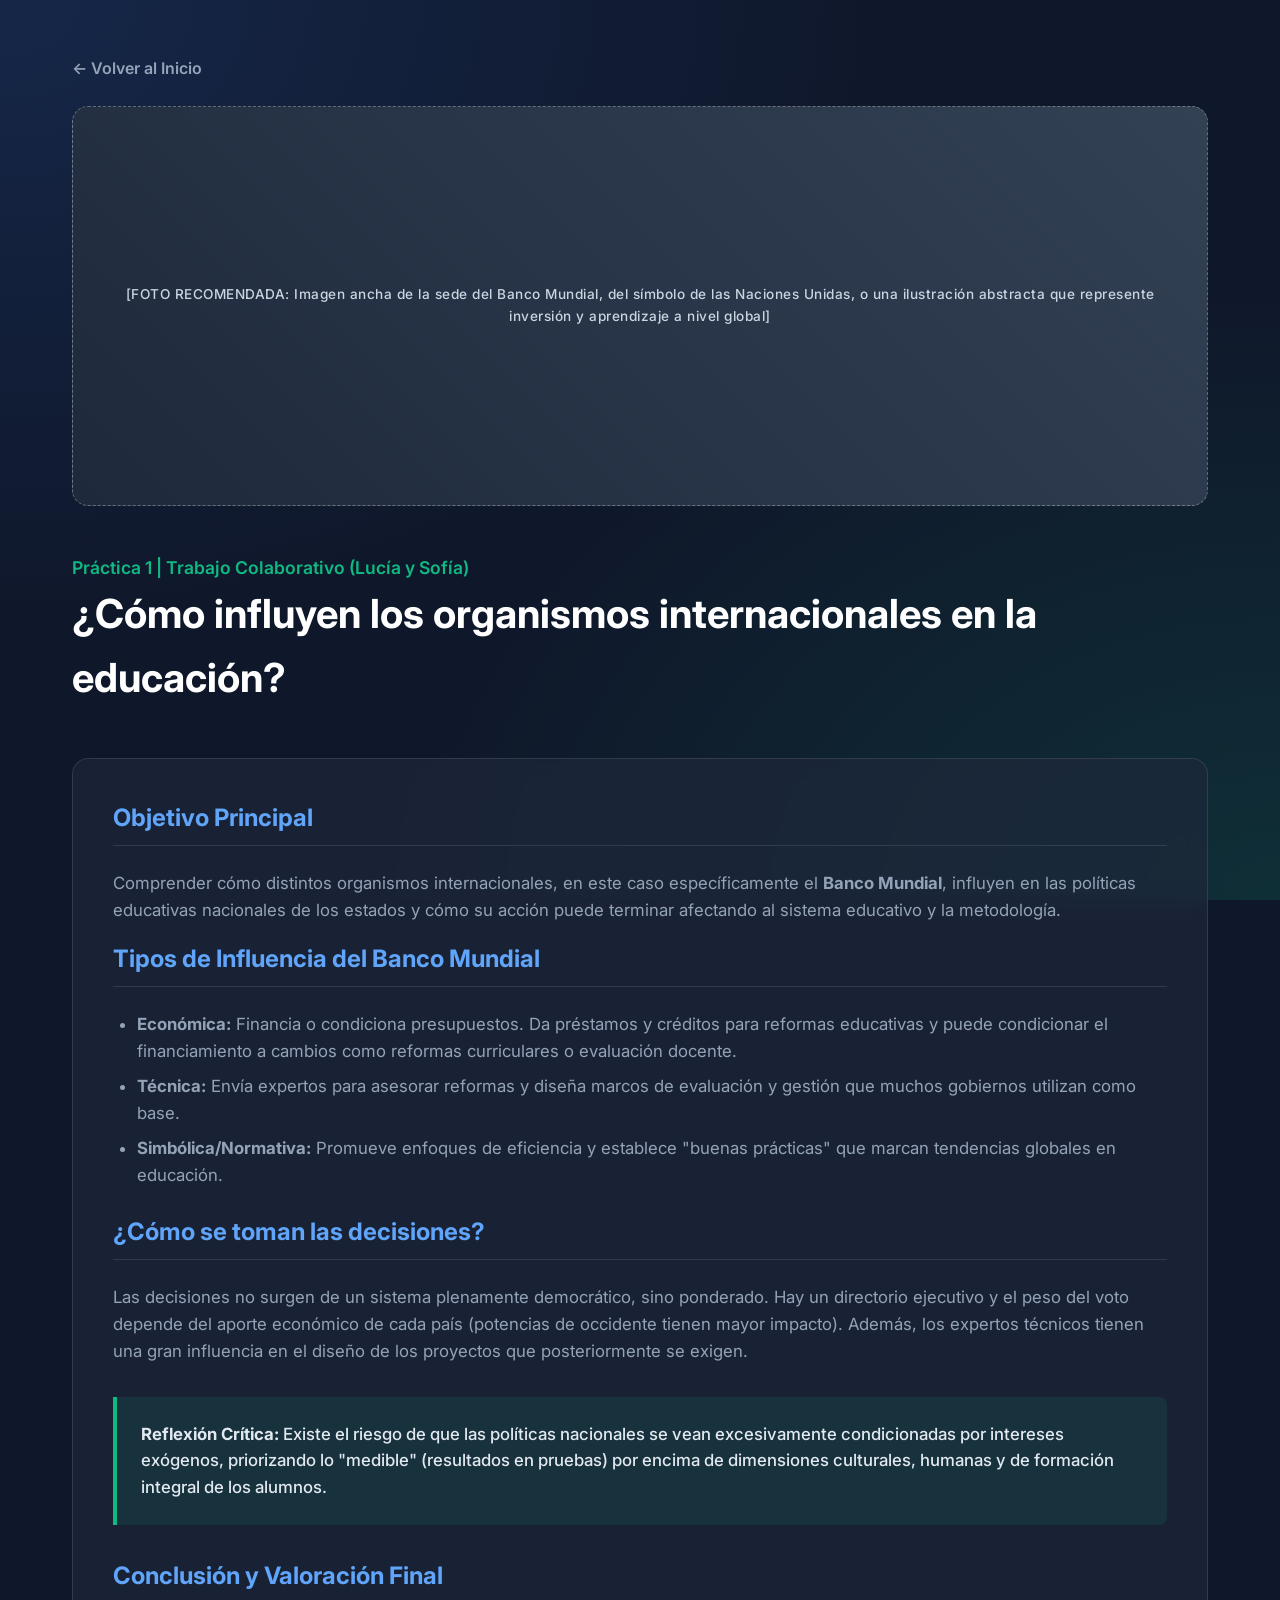
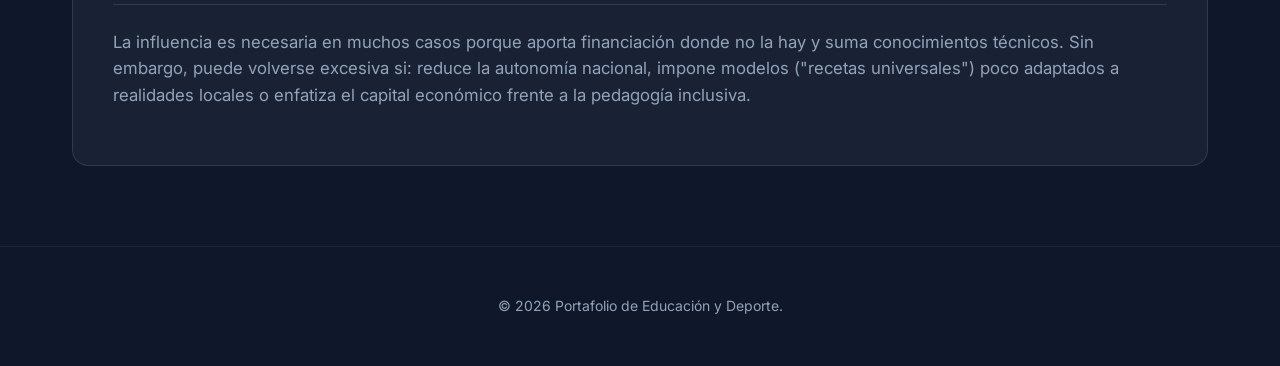
==== practica1.html @ df712418 "priemra estrutura general" ====
<!DOCTYPE html>
<html lang="es">
<head>
    <meta charset="UTF-8">
    <meta name="viewport" content="width=device-width, initial-scale=1.0">
    <title>Práctica 1: Organismos Internacionales - Portafolio CAFYDE</title>
    <link rel="stylesheet" href="style.css">
    <link href="https://fonts.googleapis.com/css2?family=Inter:wght@300;400;600;800&display=swap" rel="stylesheet">
</head>
<body>
    <main class="container">
        <nav class="nav-bar">
            <a href="index.html">← Volver al Inicio</a>
        </nav>

        <article>
            <div class="page-image-placeholder">
                <span>[FOTO RECOMENDADA: Imagen ancha de la sede del Banco Mundial, del símbolo de las Naciones Unidas, o una ilustración abstracta que represente inversión y aprendizaje a nivel global]</span>
            </div>

            <header class="page-header">
                <span class="subtitle">Práctica 1 | Trabajo Colaborativo (Lucía y Sofía)</span>
                <h1>¿Cómo influyen los organismos internacionales en la educación?</h1>
            </header>

            <section class="content-section">
                <h3>Objetivo Principal</h3>
                <p>Comprender cómo distintos organismos internacionales, en este caso específicamente el <strong>Banco Mundial</strong>, influyen en las políticas educativas nacionales de los estados y cómo su acción puede terminar afectando al sistema educativo y la metodología.</p>
                
                <h3>Tipos de Influencia del Banco Mundial</h3>
                <ul>
                    <li><strong>Económica:</strong> Financia o condiciona presupuestos. Da préstamos y créditos para reformas educativas y puede condicionar el financiamiento a cambios como reformas curriculares o evaluación docente.</li>
                    <li><strong>Técnica:</strong> Envía expertos para asesorar reformas y diseña marcos de evaluación y gestión que muchos gobiernos utilizan como base.</li>
                    <li><strong>Simbólica/Normativa:</strong> Promueve enfoques de eficiencia y establece "buenas prácticas" que marcan tendencias globales en educación.</li>
                </ul>

                <h3>¿Cómo se toman las decisiones?</h3>
                <p>Las decisiones no surgen de un sistema plenamente democrático, sino ponderado. Hay un directorio ejecutivo y el peso del voto depende del aporte económico de cada país (potencias de occidente tienen mayor impacto). Además, los expertos técnicos tienen una gran influencia en el diseño de los proyectos que posteriormente se exigen.</p>

                <div class="highlight-box">
                    <p><strong>Reflexión Crítica:</strong> Existe el riesgo de que las políticas nacionales se vean excesivamente condicionadas por intereses exógenos, priorizando lo "medible" (resultados en pruebas) por encima de dimensiones culturales, humanas y de formación integral de los alumnos.</p>
                </div>

                <h3>Conclusión y Valoración Final</h3>
                <p>La influencia es necesaria en muchos casos porque aporta financiación donde no la hay y suma conocimientos técnicos. Sin embargo, puede volverse excesiva si: reduce la autonomía nacional, impone modelos ("recetas universales") poco adaptados a realidades locales o enfatiza el capital económico frente a la pedagogía inclusiva.</p>
            </section>
        </article>
    </main>

    <footer>
        <p>&copy; 2026 Portafolio de Educación y Deporte.</p>
    </footer>
</body>
</html>
---- style.css ----
:root {
    --primary-color: #3b82f6;
    --primary-hover: #2563eb;
    --bg-color: #0f172a;
    --card-bg: rgba(30, 41, 59, 0.7);
    --text-main: #f8fafc;
    --text-muted: #94a3b8;
    --accent: #10b981;
}

* {
    margin: 0;
    padding: 0;
    box-sizing: border-box;
}

body {
    font-family: 'Inter', sans-serif;
    background-color: var(--bg-color);
    color: var(--text-main);
    line-height: 1.6;
    background-image: 
        radial-gradient(at 0% 0%, rgba(59, 130, 246, 0.15) 0px, transparent 50%),
        radial-gradient(at 100% 100%, rgba(16, 185, 129, 0.15) 0px, transparent 50%);
    background-attachment: fixed;
    min-height: 100vh;
    display: flex;
    flex-direction: column;
}

.container {
    max-width: 1200px;
    margin: 0 auto;
    padding: 2rem;
    flex-grow: 1;
}

header.hero {
    text-align: center;
    padding: 6rem 2rem 4rem;
    position: relative;
    border-bottom: 1px solid rgba(255, 255, 255, 0.05);
}

.hero h1 {
    font-size: 3.5rem;
    font-weight: 800;
    margin-bottom: 1rem;
    background: linear-gradient(to right, #60a5fa, #34d399);
    -webkit-background-clip: text;
    -webkit-text-fill-color: transparent;
    letter-spacing: -1px;
}

.hero p {
    font-size: 1.25rem;
    color: var(--text-muted);
    max-width: 600px;
    margin: 0 auto;
}

.nav-bar {
    padding: 1.5rem 0;
    text-align: left;
}

.nav-bar a {
    color: var(--text-muted);
    text-decoration: none;
    font-weight: 600;
    transition: color 0.3s ease;
    display: inline-flex;
    align-items: center;
    gap: 0.5rem;
}

.nav-bar a:hover {
    color: var(--text-main);
}

.portfolio-grid {
    display: grid;
    grid-template-columns: repeat(auto-fit, minmax(320px, 1fr));
    gap: 2.5rem;
    margin-top: 2rem;
}

.card {
    background: var(--card-bg);
    border-radius: 16px;
    overflow: hidden;
    backdrop-filter: blur(10px);
    border: 1px solid rgba(255, 255, 255, 0.1);
    transition: transform 0.3s ease, box-shadow 0.3s ease;
    display: flex;
    flex-direction: column;
}

.card:hover {
    transform: translateY(-5px);
    box-shadow: 0 20px 25px -5px rgba(0, 0, 0, 0.3), 0 10px 10px -5px rgba(0, 0, 0, 0.2);
    border: 1px solid rgba(255, 255, 255, 0.2);
}

.card-image-placeholder, .page-image-placeholder {
    background: linear-gradient(45deg, #1e293b, #334155);
    display: flex;
    align-items: center;
    justify-content: center;
    padding: 3rem;
    text-align: center;
    border-bottom: 1px solid rgba(255, 255, 255, 0.05);
}

.card-image-placeholder {
    min-height: 200px;
}

.page-image-placeholder {
    min-height: 400px;
    border-radius: 16px;
    margin-bottom: 3rem;
    border: 1px dashed rgba(255,255,255,0.3);
}

.card-image-placeholder span, .page-image-placeholder span {
    font-size: 0.85rem;
    color: #cbd5e1;
    font-weight: 500;
    letter-spacing: 0.5px;
}

.card-content {
    padding: 2rem;
    flex-grow: 1;
    display: flex;
    flex-direction: column;
}

.card-content h2 {
    font-size: 1.5rem;
    margin-bottom: 1rem;
    color: var(--text-main);
}

.card-content p.summary {
    color: var(--text-muted);
    margin-bottom: 2rem;
    font-size: 0.95rem;
    flex-grow: 1;
}

.btn {
    display: inline-block;
    padding: 0.75rem 1.5rem;
    background-color: var(--primary-color);
    color: white;
    text-decoration: none;
    border-radius: 8px;
    font-weight: 600;
    font-size: 0.9rem;
    text-align: center;
    transition: background-color 0.3s ease;
}

.btn:hover {
    background-color: var(--primary-hover);
}

footer {
    text-align: center;
    padding: 3rem;
    color: var(--text-muted);
    font-size: 0.875rem;
    border-top: 1px solid rgba(255, 255, 255, 0.05);
    margin-top: auto;
}

/* Page details styling */
.page-header {
    margin-bottom: 3rem;
}

.page-header h1 {
    font-size: 2.5rem;
    margin-bottom: 1rem;
    color: #fff;
}

.page-header .subtitle {
    font-size: 1.1rem;
    color: var(--accent);
    font-weight: 600;
}

.content-section {
    background: var(--card-bg);
    padding: 2.5rem;
    border-radius: 16px;
    backdrop-filter: blur(10px);
    border: 1px solid rgba(255, 255, 255, 0.1);
    margin-bottom: 3rem;
}

.content-section h3 {
    font-size: 1.5rem;
    margin-bottom: 1.5rem;
    color: #60a5fa;
    border-bottom: 1px solid rgba(255,255,255,0.1);
    padding-bottom: 0.5rem;
}

.content-section h4 {
    font-size: 1.2rem;
    margin: 1.5rem 0 0.5rem 0;
    color: #f8fafc;
}

.content-section p, .content-section li {
    color: var(--text-muted);
    margin-bottom: 1rem;
    font-size: 1.05rem;
}

.content-section ul {
    margin-left: 1.5rem;
    margin-bottom: 1.5rem;
}

.content-section li {
    margin-bottom: 0.5rem;
}

.highlight-box {
    background: rgba(16, 185, 129, 0.1);
    border-left: 4px solid var(--accent);
    padding: 1.5rem;
    border-radius: 0 8px 8px 0;
    margin: 2rem 0;
}

.highlight-box p {
    color: #e2e8f0;
    margin-bottom: 0;
    font-weight: 500;
}
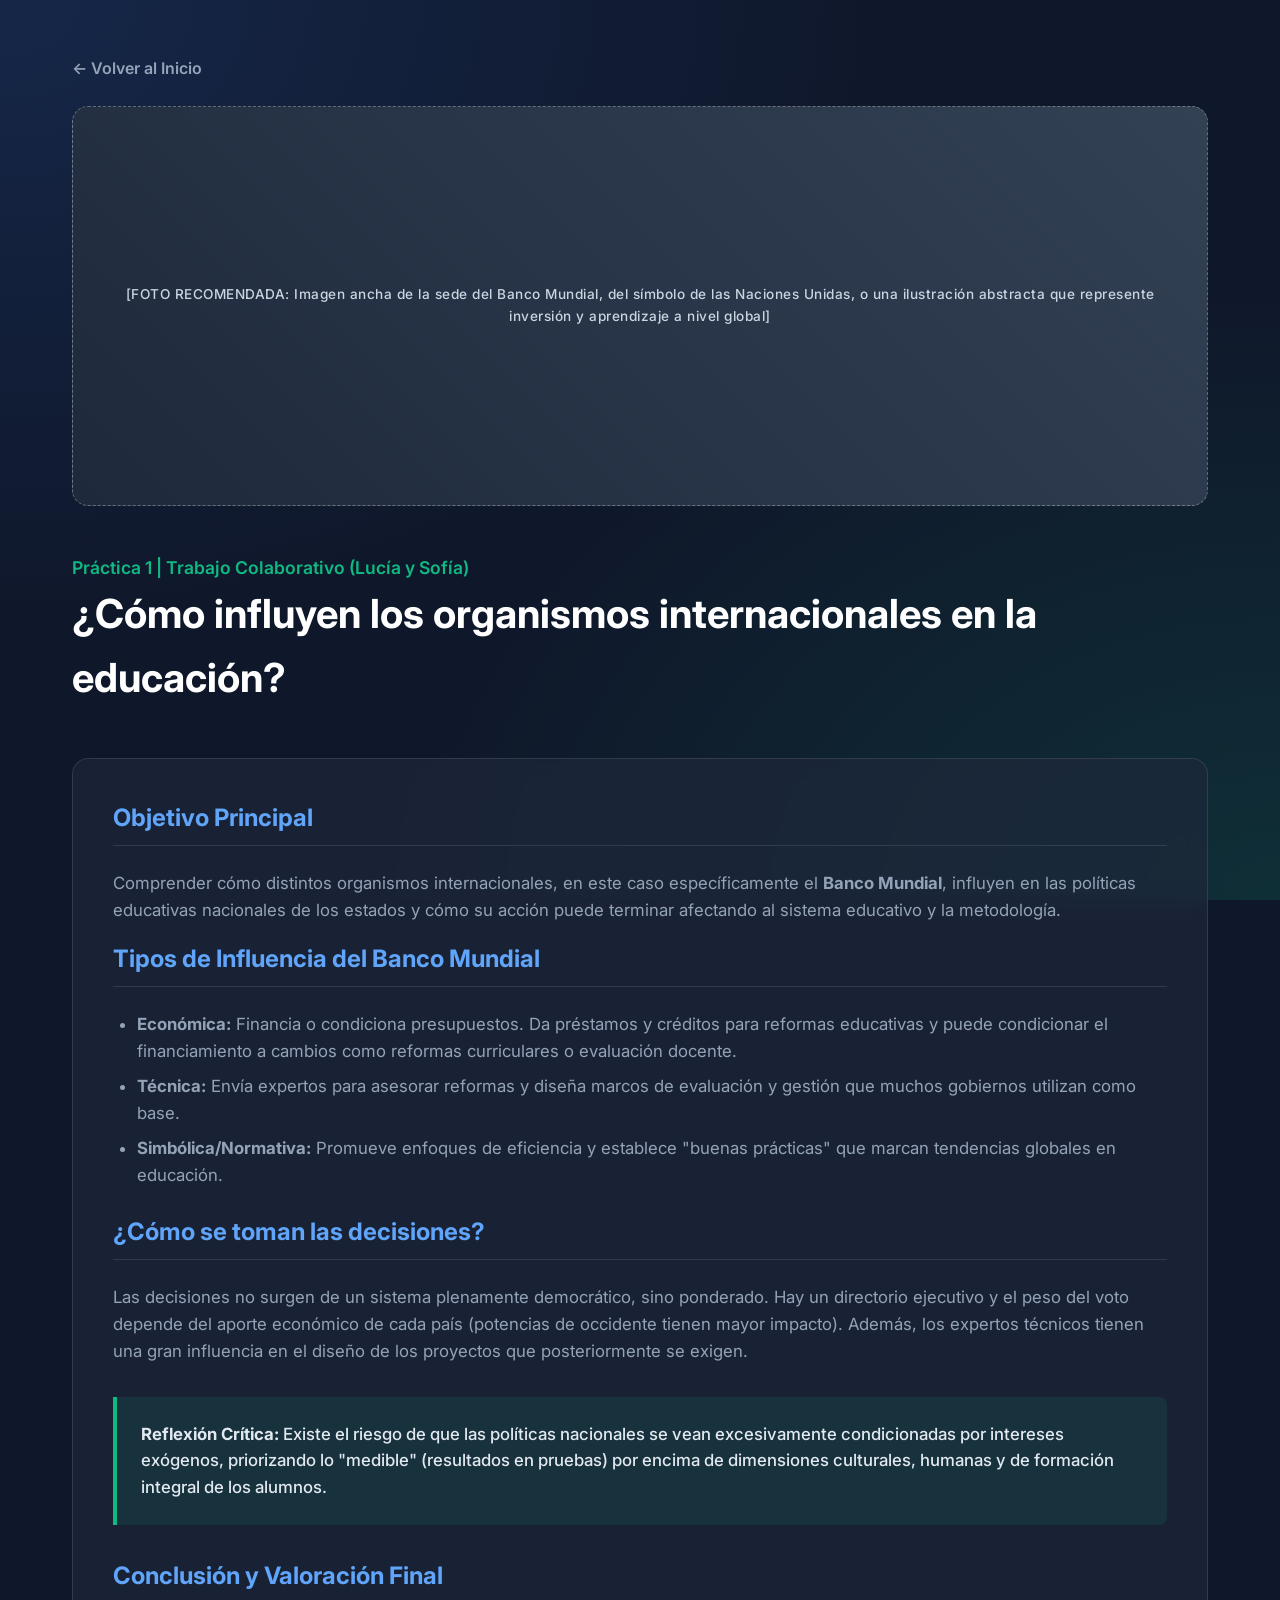
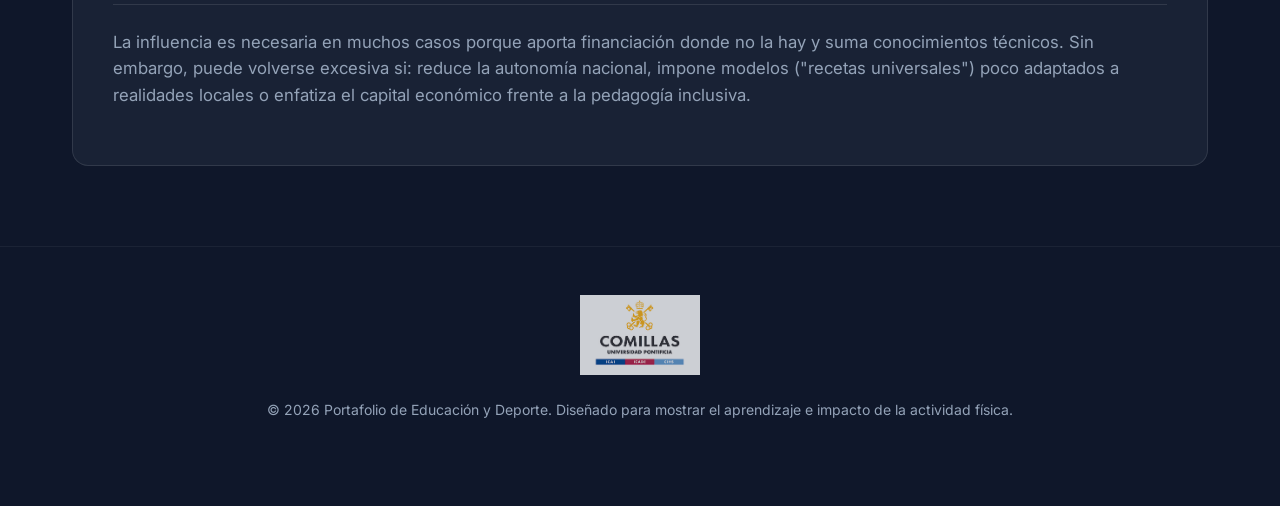
==== commit a6c4df4f: "logo en el footer y footer comun para todas las pagina" ====
--- a/practica1.html
+++ b/practica1.html
@@ -47,8 +47,6 @@
         </article>
     </main>
 
-    <footer>
-        <p>&copy; 2026 Portafolio de Educación y Deporte.</p>
-    </footer>
+    <iframe src="layout/footer.html" style="width: 100%; height: 260px; border: none; display: block; overflow: hidden;" scrolling="no"></iframe>
 </body>
 </html>
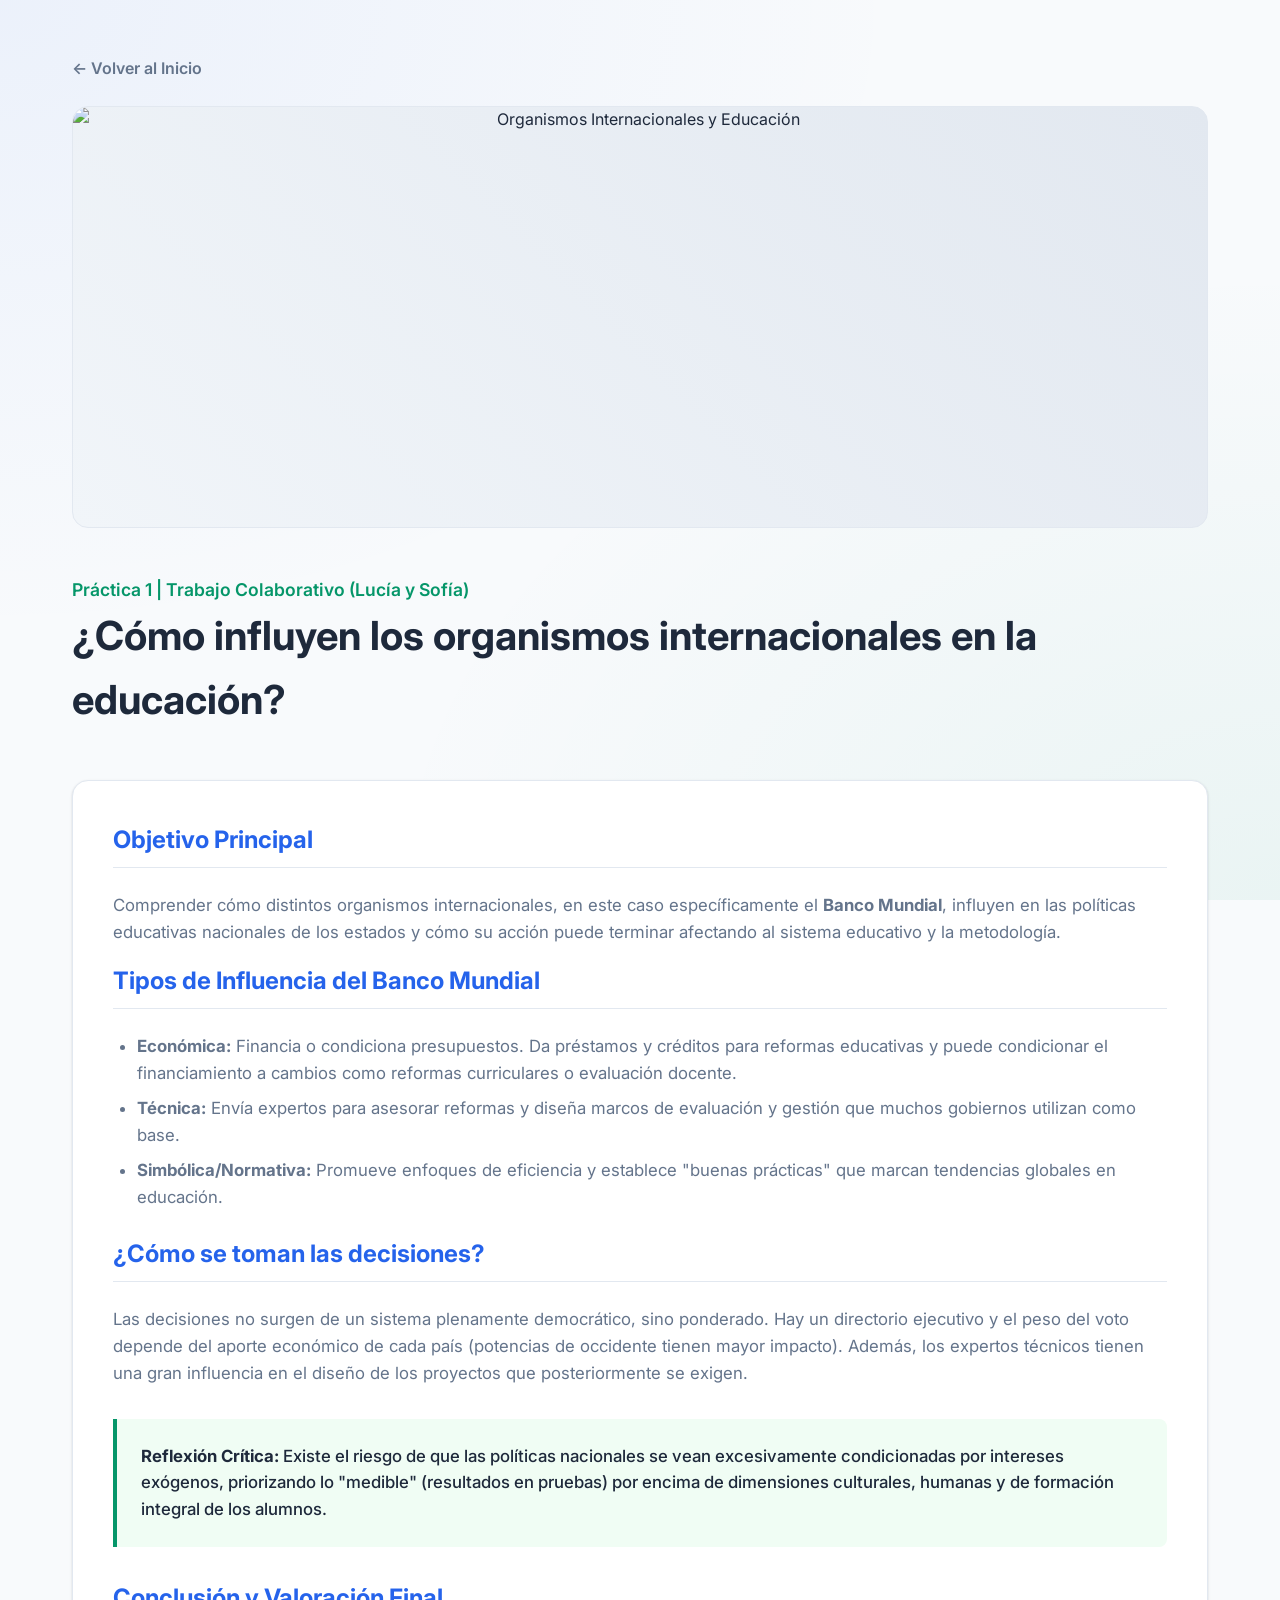
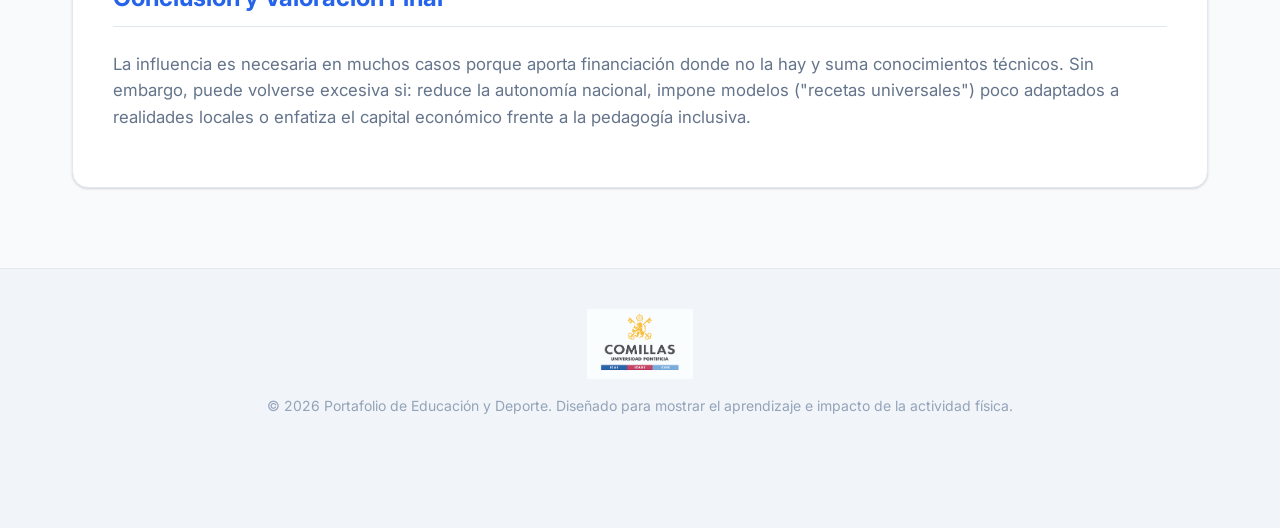
==== commit d407d0af: "imagen trabajo 1" ====
--- a/practica1.html
+++ b/practica1.html
@@ -15,7 +15,7 @@
 
         <article>
             <div class="page-image-placeholder">
-                <span>[FOTO RECOMENDADA: Imagen ancha de la sede del Banco Mundial, del símbolo de las Naciones Unidas, o una ilustración abstracta que represente inversión y aprendizaje a nivel global]</span>
+                <img src="resources/trabajo-1-edited.PNG" alt="Organismos Internacionales y Educación" class="page-img">
             </div>
 
             <header class="page-header">
--- a/style.css
+++ b/style.css
@@ -1,11 +1,14 @@
 :root {
-    --primary-color: #3b82f6;
-    --primary-hover: #2563eb;
-    --bg-color: #0f172a;
-    --card-bg: rgba(30, 41, 59, 0.7);
-    --text-main: #f8fafc;
-    --text-muted: #94a3b8;
-    --accent: #10b981;
+    --primary-color: #2563eb;
+    --primary-hover: #1d4ed8;
+    --bg-color: #f8fafc;
+    --card-bg: #ffffff;
+    --text-main: #1e293b;
+    --text-muted: #64748b;
+    --accent: #059669;
+    --border-color: #e2e8f0;
+    --shadow: 0 1px 3px rgba(0, 0, 0, 0.1), 0 1px 2px rgba(0, 0, 0, 0.06);
+    --shadow-hover: 0 20px 25px -5px rgba(0, 0, 0, 0.1), 0 10px 10px -5px rgba(0, 0, 0, 0.04);
 }
 
 * {
@@ -20,8 +23,8 @@
     color: var(--text-main);
     line-height: 1.6;
     background-image: 
-        radial-gradient(at 0% 0%, rgba(59, 130, 246, 0.15) 0px, transparent 50%),
-        radial-gradient(at 100% 100%, rgba(16, 185, 129, 0.15) 0px, transparent 50%);
+        radial-gradient(at 0% 0%, rgba(37, 99, 235, 0.06) 0px, transparent 50%),
+        radial-gradient(at 100% 100%, rgba(5, 150, 105, 0.06) 0px, transparent 50%);
     background-attachment: fixed;
     min-height: 100vh;
     display: flex;
@@ -39,14 +42,15 @@
     text-align: center;
     padding: 6rem 2rem 4rem;
     position: relative;
-    border-bottom: 1px solid rgba(255, 255, 255, 0.05);
+    border-bottom: 1px solid var(--border-color);
+    background: linear-gradient(135deg, #eff6ff 0%, #f0fdf4 100%);
 }
 
 .hero h1 {
     font-size: 3.5rem;
     font-weight: 800;
     margin-bottom: 1rem;
-    background: linear-gradient(to right, #60a5fa, #34d399);
+    background: linear-gradient(to right, #2563eb, #059669);
     -webkit-background-clip: text;
     -webkit-text-fill-color: transparent;
     letter-spacing: -1px;
@@ -75,7 +79,7 @@
 }
 
 .nav-bar a:hover {
-    color: var(--text-main);
+    color: var(--primary-color);
 }
 
 .portfolio-grid {
@@ -89,8 +93,8 @@
     background: var(--card-bg);
     border-radius: 16px;
     overflow: hidden;
-    backdrop-filter: blur(10px);
-    border: 1px solid rgba(255, 255, 255, 0.1);
+    border: 1px solid var(--border-color);
+    box-shadow: var(--shadow);
     transition: transform 0.3s ease, box-shadow 0.3s ease;
     display: flex;
     flex-direction: column;
@@ -98,36 +102,63 @@
 
 .card:hover {
     transform: translateY(-5px);
-    box-shadow: 0 20px 25px -5px rgba(0, 0, 0, 0.3), 0 10px 10px -5px rgba(0, 0, 0, 0.2);
-    border: 1px solid rgba(255, 255, 255, 0.2);
+    box-shadow: var(--shadow-hover);
+    border-color: #bfdbfe;
 }
 
 .card-image-placeholder, .page-image-placeholder {
-    background: linear-gradient(45deg, #1e293b, #334155);
+    background: linear-gradient(45deg, #f1f5f9, #e2e8f0);
     display: flex;
     align-items: center;
     justify-content: center;
     padding: 3rem;
     text-align: center;
-    border-bottom: 1px solid rgba(255, 255, 255, 0.05);
+    border-bottom: 1px solid var(--border-color);
 }
 
 .card-image-placeholder {
     min-height: 200px;
+    padding: 0;
+    overflow: hidden;
+}
+
+.card-image-placeholder .card-img {
+    width: 100%;
+    height: 220px;
+    object-fit: cover;
+    object-position: center;
+    display: block;
+    transition: transform 0.4s ease;
+}
+
+.card:hover .card-img {
+    transform: scale(1.04);
 }
 
 .page-image-placeholder {
-    min-height: 400px;
+    min-height: 420px;
     border-radius: 16px;
     margin-bottom: 3rem;
-    border: 1px dashed rgba(255,255,255,0.3);
+    border: 1px solid var(--border-color);
+    padding: 0;
+    overflow: hidden;
+}
+
+.page-image-placeholder .page-img {
+    width: 100%;
+    height: 420px;
+    object-fit: cover;
+    object-position: center top;
+    display: block;
+    border-radius: 16px;
 }
 
 .card-image-placeholder span, .page-image-placeholder span {
     font-size: 0.85rem;
-    color: #cbd5e1;
+    color: #94a3b8;
     font-weight: 500;
     letter-spacing: 0.5px;
+    padding: 3rem;
 }
 
 .card-content {
@@ -160,11 +191,13 @@
     font-weight: 600;
     font-size: 0.9rem;
     text-align: center;
-    transition: background-color 0.3s ease;
+    transition: background-color 0.3s ease, box-shadow 0.3s ease;
+    box-shadow: 0 2px 4px rgba(37, 99, 235, 0.3);
 }
 
 .btn:hover {
     background-color: var(--primary-hover);
+    box-shadow: 0 4px 12px rgba(37, 99, 235, 0.4);
 }
 
 footer {
@@ -172,7 +205,8 @@
     padding: 3rem;
     color: var(--text-muted);
     font-size: 0.875rem;
-    border-top: 1px solid rgba(255, 255, 255, 0.05);
+    border-top: 1px solid var(--border-color);
+    background-color: #f1f5f9;
     margin-top: auto;
 }
 
@@ -184,7 +218,7 @@
 .page-header h1 {
     font-size: 2.5rem;
     margin-bottom: 1rem;
-    color: #fff;
+    color: var(--text-main);
 }
 
 .page-header .subtitle {
@@ -197,23 +231,23 @@
     background: var(--card-bg);
     padding: 2.5rem;
     border-radius: 16px;
-    backdrop-filter: blur(10px);
-    border: 1px solid rgba(255, 255, 255, 0.1);
+    border: 1px solid var(--border-color);
+    box-shadow: var(--shadow);
     margin-bottom: 3rem;
 }
 
 .content-section h3 {
     font-size: 1.5rem;
     margin-bottom: 1.5rem;
-    color: #60a5fa;
-    border-bottom: 1px solid rgba(255,255,255,0.1);
+    color: var(--primary-color);
+    border-bottom: 1px solid var(--border-color);
     padding-bottom: 0.5rem;
 }
 
 .content-section h4 {
     font-size: 1.2rem;
     margin: 1.5rem 0 0.5rem 0;
-    color: #f8fafc;
+    color: var(--text-main);
 }
 
 .content-section p, .content-section li {
@@ -232,7 +266,7 @@
 }
 
 .highlight-box {
-    background: rgba(16, 185, 129, 0.1);
+    background: #f0fdf4;
     border-left: 4px solid var(--accent);
     padding: 1.5rem;
     border-radius: 0 8px 8px 0;
@@ -240,7 +274,7 @@
 }
 
 .highlight-box p {
-    color: #e2e8f0;
+    color: #1e293b;
     margin-bottom: 0;
     font-weight: 500;
 }
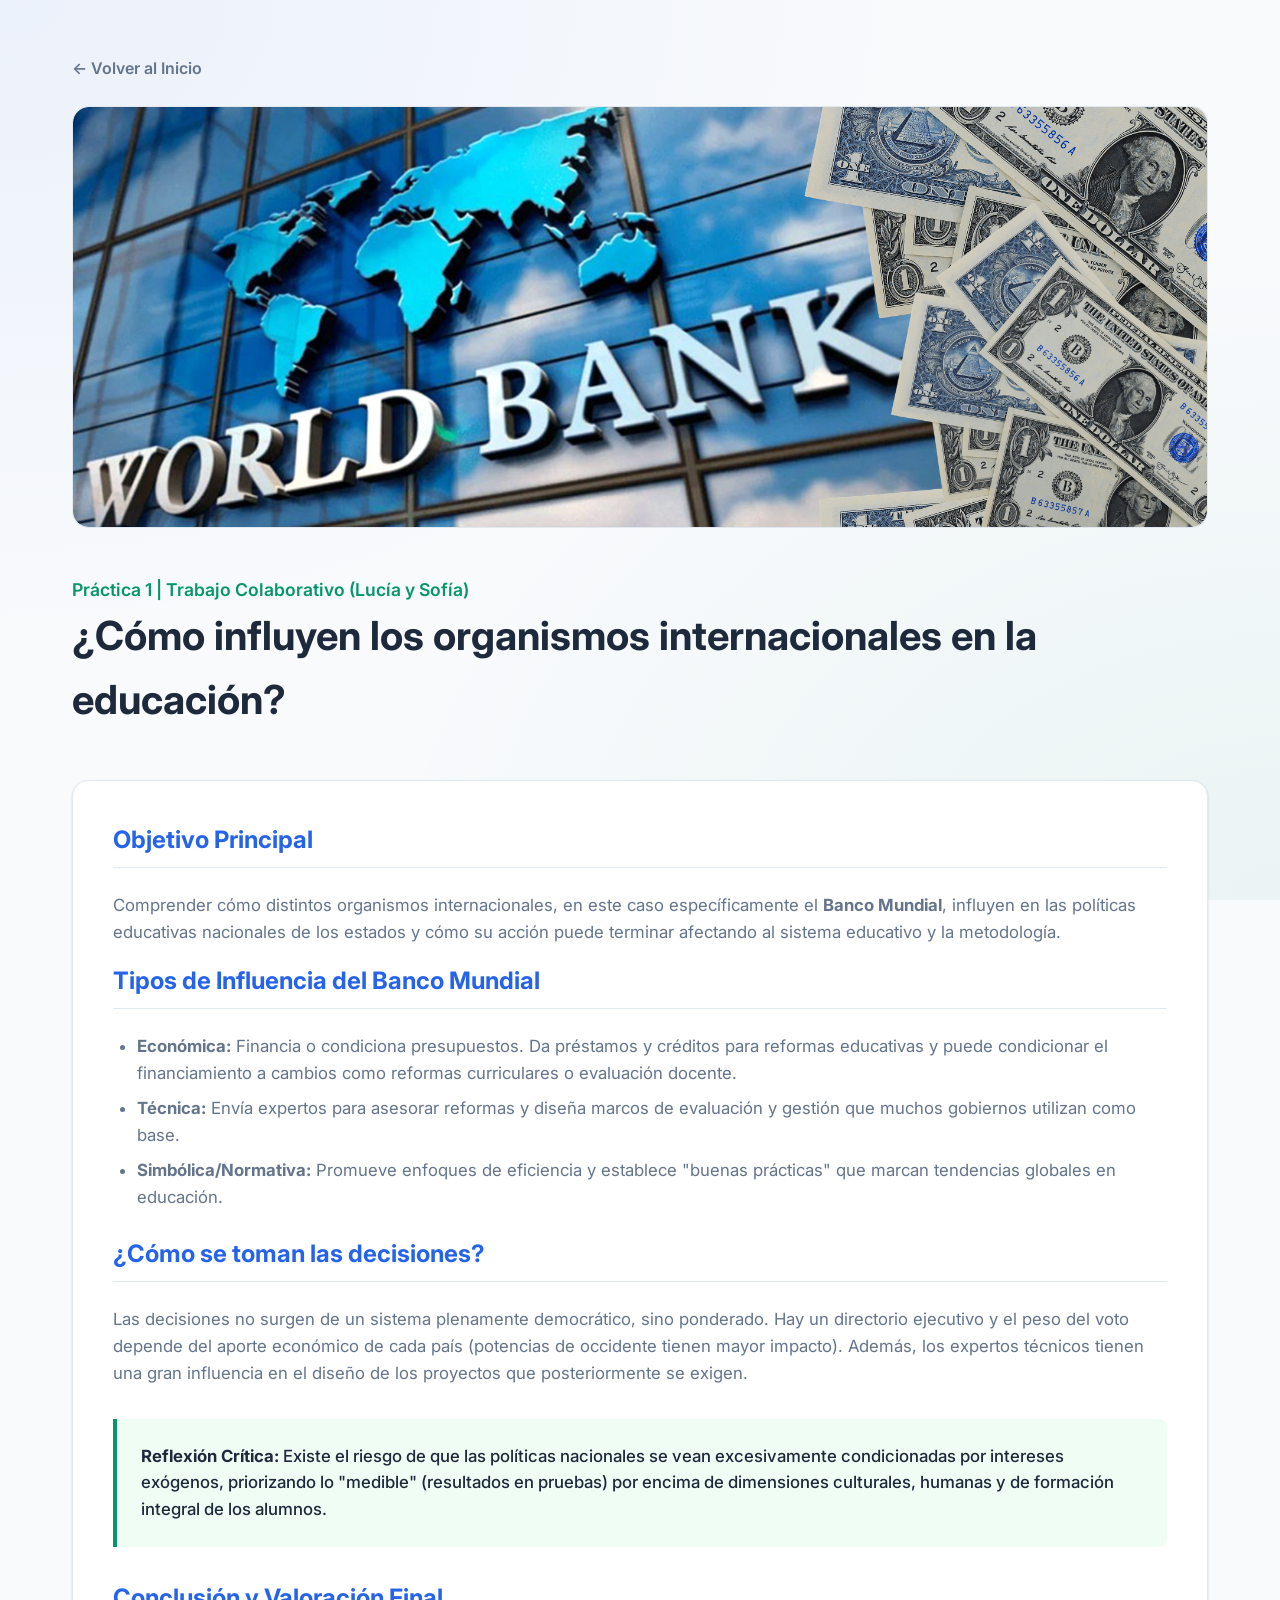
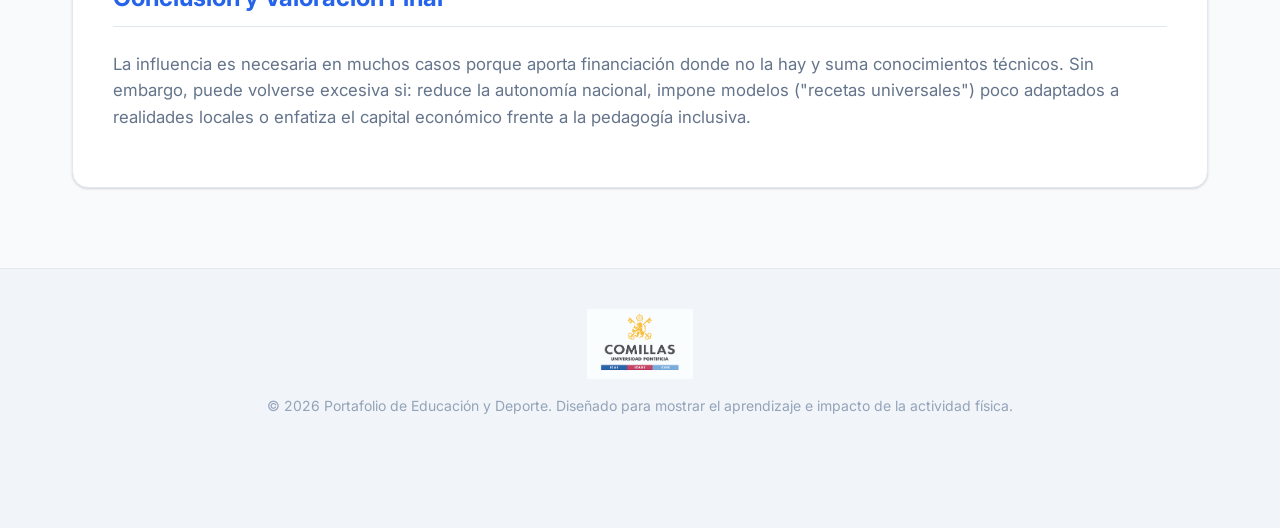
==== commit 019f4406: "practica 1 page" ====
--- a/practica1.html
+++ b/practica1.html
@@ -1,52 +1,52 @@
-<!DOCTYPE html>
-<html lang="es">
-<head>
-    <meta charset="UTF-8">
-    <meta name="viewport" content="width=device-width, initial-scale=1.0">
-    <title>Práctica 1: Organismos Internacionales - Portafolio CAFYDE</title>
-    <link rel="stylesheet" href="style.css">
-    <link href="https://fonts.googleapis.com/css2?family=Inter:wght@300;400;600;800&display=swap" rel="stylesheet">
-</head>
-<body>
-    <main class="container">
-        <nav class="nav-bar">
-            <a href="index.html">← Volver al Inicio</a>
-        </nav>
-
-        <article>
-            <div class="page-image-placeholder">
-                <img src="resources/trabajo-1-edited.PNG" alt="Organismos Internacionales y Educación" class="page-img">
-            </div>
-
-            <header class="page-header">
-                <span class="subtitle">Práctica 1 | Trabajo Colaborativo (Lucía y Sofía)</span>
-                <h1>¿Cómo influyen los organismos internacionales en la educación?</h1>
-            </header>
-
-            <section class="content-section">
-                <h3>Objetivo Principal</h3>
-                <p>Comprender cómo distintos organismos internacionales, en este caso específicamente el <strong>Banco Mundial</strong>, influyen en las políticas educativas nacionales de los estados y cómo su acción puede terminar afectando al sistema educativo y la metodología.</p>
-                
-                <h3>Tipos de Influencia del Banco Mundial</h3>
-                <ul>
-                    <li><strong>Económica:</strong> Financia o condiciona presupuestos. Da préstamos y créditos para reformas educativas y puede condicionar el financiamiento a cambios como reformas curriculares o evaluación docente.</li>
-                    <li><strong>Técnica:</strong> Envía expertos para asesorar reformas y diseña marcos de evaluación y gestión que muchos gobiernos utilizan como base.</li>
-                    <li><strong>Simbólica/Normativa:</strong> Promueve enfoques de eficiencia y establece "buenas prácticas" que marcan tendencias globales en educación.</li>
-                </ul>
-
-                <h3>¿Cómo se toman las decisiones?</h3>
-                <p>Las decisiones no surgen de un sistema plenamente democrático, sino ponderado. Hay un directorio ejecutivo y el peso del voto depende del aporte económico de cada país (potencias de occidente tienen mayor impacto). Además, los expertos técnicos tienen una gran influencia en el diseño de los proyectos que posteriormente se exigen.</p>
-
-                <div class="highlight-box">
-                    <p><strong>Reflexión Crítica:</strong> Existe el riesgo de que las políticas nacionales se vean excesivamente condicionadas por intereses exógenos, priorizando lo "medible" (resultados en pruebas) por encima de dimensiones culturales, humanas y de formación integral de los alumnos.</p>
-                </div>
-
-                <h3>Conclusión y Valoración Final</h3>
-                <p>La influencia es necesaria en muchos casos porque aporta financiación donde no la hay y suma conocimientos técnicos. Sin embargo, puede volverse excesiva si: reduce la autonomía nacional, impone modelos ("recetas universales") poco adaptados a realidades locales o enfatiza el capital económico frente a la pedagogía inclusiva.</p>
-            </section>
-        </article>
-    </main>
-
-    <iframe src="layout/footer.html" style="width: 100%; height: 260px; border: none; display: block; overflow: hidden;" scrolling="no"></iframe>
-</body>
-</html>
+<!DOCTYPE html>
+<html lang="es">
+<head>
+    <meta charset="UTF-8">
+    <meta name="viewport" content="width=device-width, initial-scale=1.0">
+    <title>Práctica 1: Organismos Internacionales - Portafolio CAFYDE</title>
+    <link rel="stylesheet" href="style.css">
+    <link href="https://fonts.googleapis.com/css2?family=Inter:wght@300;400;600;800&display=swap" rel="stylesheet">
+</head>
+<body>
+    <main class="container">
+        <nav class="nav-bar">
+            <a href="index.html">← Volver al Inicio</a>
+        </nav>
+
+        <article>
+            <div class="page-image-placeholder">
+                <img src="resources/trabajo-1-page.png" alt="Organismos Internacionales y Educación" class="page-img">
+            </div>
+
+            <header class="page-header">
+                <span class="subtitle">Práctica 1 | Trabajo Colaborativo (Lucía y Sofía)</span>
+                <h1>¿Cómo influyen los organismos internacionales en la educación?</h1>
+            </header>
+
+            <section class="content-section">
+                <h3>Objetivo Principal</h3>
+                <p>Comprender cómo distintos organismos internacionales, en este caso específicamente el <strong>Banco Mundial</strong>, influyen en las políticas educativas nacionales de los estados y cómo su acción puede terminar afectando al sistema educativo y la metodología.</p>
+                
+                <h3>Tipos de Influencia del Banco Mundial</h3>
+                <ul>
+                    <li><strong>Económica:</strong> Financia o condiciona presupuestos. Da préstamos y créditos para reformas educativas y puede condicionar el financiamiento a cambios como reformas curriculares o evaluación docente.</li>
+                    <li><strong>Técnica:</strong> Envía expertos para asesorar reformas y diseña marcos de evaluación y gestión que muchos gobiernos utilizan como base.</li>
+                    <li><strong>Simbólica/Normativa:</strong> Promueve enfoques de eficiencia y establece "buenas prácticas" que marcan tendencias globales en educación.</li>
+                </ul>
+
+                <h3>¿Cómo se toman las decisiones?</h3>
+                <p>Las decisiones no surgen de un sistema plenamente democrático, sino ponderado. Hay un directorio ejecutivo y el peso del voto depende del aporte económico de cada país (potencias de occidente tienen mayor impacto). Además, los expertos técnicos tienen una gran influencia en el diseño de los proyectos que posteriormente se exigen.</p>
+
+                <div class="highlight-box">
+                    <p><strong>Reflexión Crítica:</strong> Existe el riesgo de que las políticas nacionales se vean excesivamente condicionadas por intereses exógenos, priorizando lo "medible" (resultados en pruebas) por encima de dimensiones culturales, humanas y de formación integral de los alumnos.</p>
+                </div>
+
+                <h3>Conclusión y Valoración Final</h3>
+                <p>La influencia es necesaria en muchos casos porque aporta financiación donde no la hay y suma conocimientos técnicos. Sin embargo, puede volverse excesiva si: reduce la autonomía nacional, impone modelos ("recetas universales") poco adaptados a realidades locales o enfatiza el capital económico frente a la pedagogía inclusiva.</p>
+            </section>
+        </article>
+    </main>
+
+    <iframe src="layout/footer.html" style="width: 100%; height: 260px; border: none; display: block; overflow: hidden;" scrolling="no"></iframe>
+</body>
+</html>
--- a/style.css
+++ b/style.css
@@ -22,7 +22,7 @@
     background-color: var(--bg-color);
     color: var(--text-main);
     line-height: 1.6;
-    background-image: 
+    background-image:
         radial-gradient(at 0% 0%, rgba(37, 99, 235, 0.06) 0px, transparent 50%),
         radial-gradient(at 100% 100%, rgba(5, 150, 105, 0.06) 0px, transparent 50%);
     background-attachment: fixed;
@@ -106,7 +106,8 @@
     border-color: #bfdbfe;
 }
 
-.card-image-placeholder, .page-image-placeholder {
+.card-image-placeholder,
+.page-image-placeholder {
     background: linear-gradient(45deg, #f1f5f9, #e2e8f0);
     display: flex;
     align-items: center;
@@ -125,10 +126,17 @@
 .card-image-placeholder .card-img {
     width: 100%;
     height: 220px;
-    object-fit: cover;
     object-position: center;
     display: block;
     transition: transform 0.4s ease;
+}
+
+.card-image-placeholder .card-img.img-scale-down {
+    object-fit: scale-down;
+}
+
+.card-image-placeholder .card-img.img-cover {
+    object-fit: cover;
 }
 
 .card:hover .card-img {
@@ -153,7 +161,8 @@
     border-radius: 16px;
 }
 
-.card-image-placeholder span, .page-image-placeholder span {
+.card-image-placeholder span,
+.page-image-placeholder span {
     font-size: 0.85rem;
     color: #94a3b8;
     font-weight: 500;
@@ -250,7 +259,8 @@
     color: var(--text-main);
 }
 
-.content-section p, .content-section li {
+.content-section p,
+.content-section li {
     color: var(--text-muted);
     margin-bottom: 1rem;
     font-size: 1.05rem;
@@ -277,4 +287,4 @@
     color: #1e293b;
     margin-bottom: 0;
     font-weight: 500;
-}
+}
